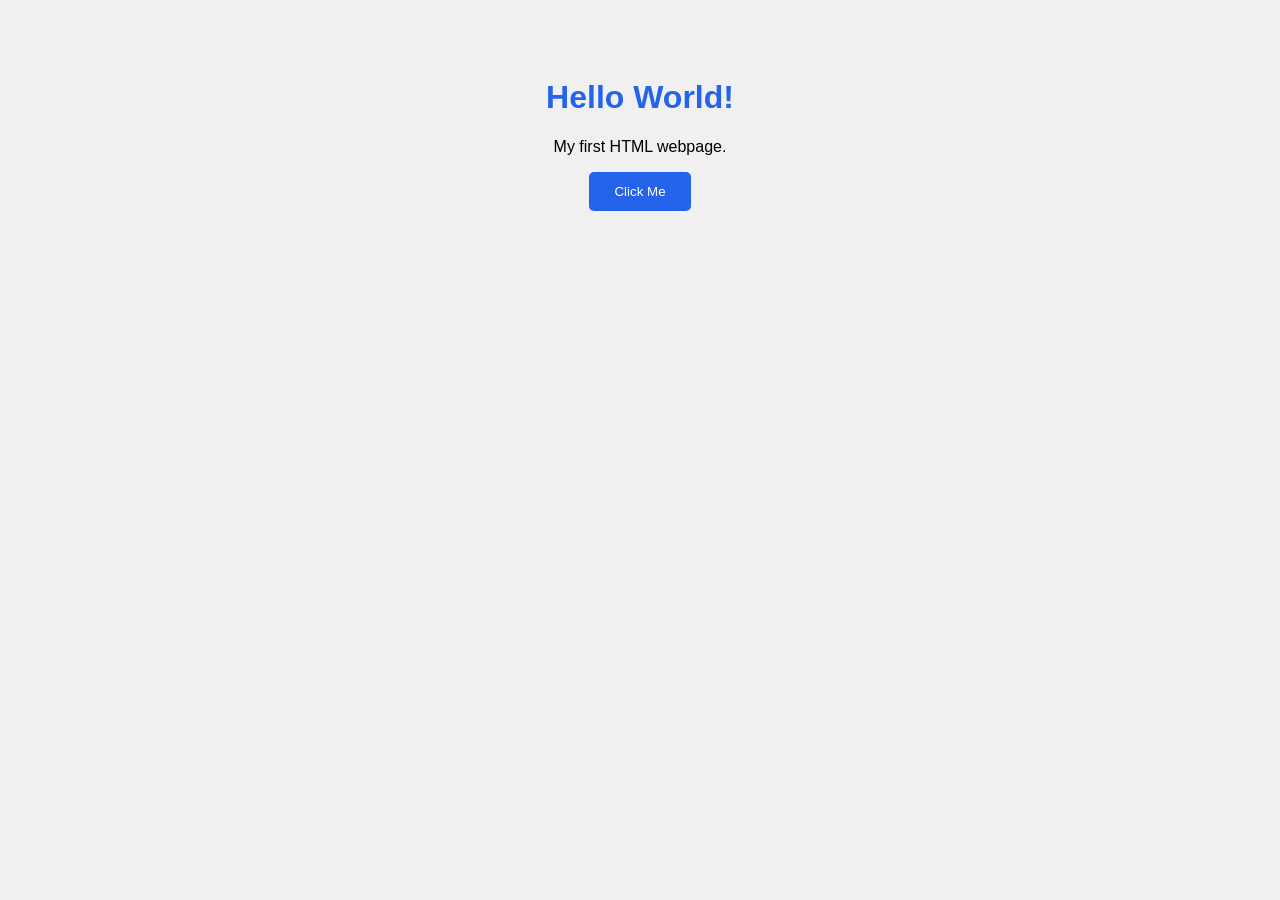
==== index.html @ d3d8315e "initial commit" ====
<!DOCTYPE html>
<html lang="en">
<head>
    <meta charset="UTF-8">
    <meta name="viewport" content="width=device-width, initial-scale=1.0">
    <title>My First HTML Page</title>

    <style>
        body {
            font-family: Arial, sans-serif;
            background-color: #f0f0f0;
            text-align: center;
            padding: 50px;
        }

        h1 {
            color: #2563eb;
        }

        button {
            background-color: #2563eb;
            color: white;
            padding: 12px 25px;
            border: none;
            border-radius: 5px;
            cursor: pointer;
        }
    </style>
</head>
<body>

    <h1>Hello World!</h1>

    <p>My first HTML webpage.</p>

    <button onclick="alert('HTML is working!')">
        Click Me
    </button>

</body>
</html>
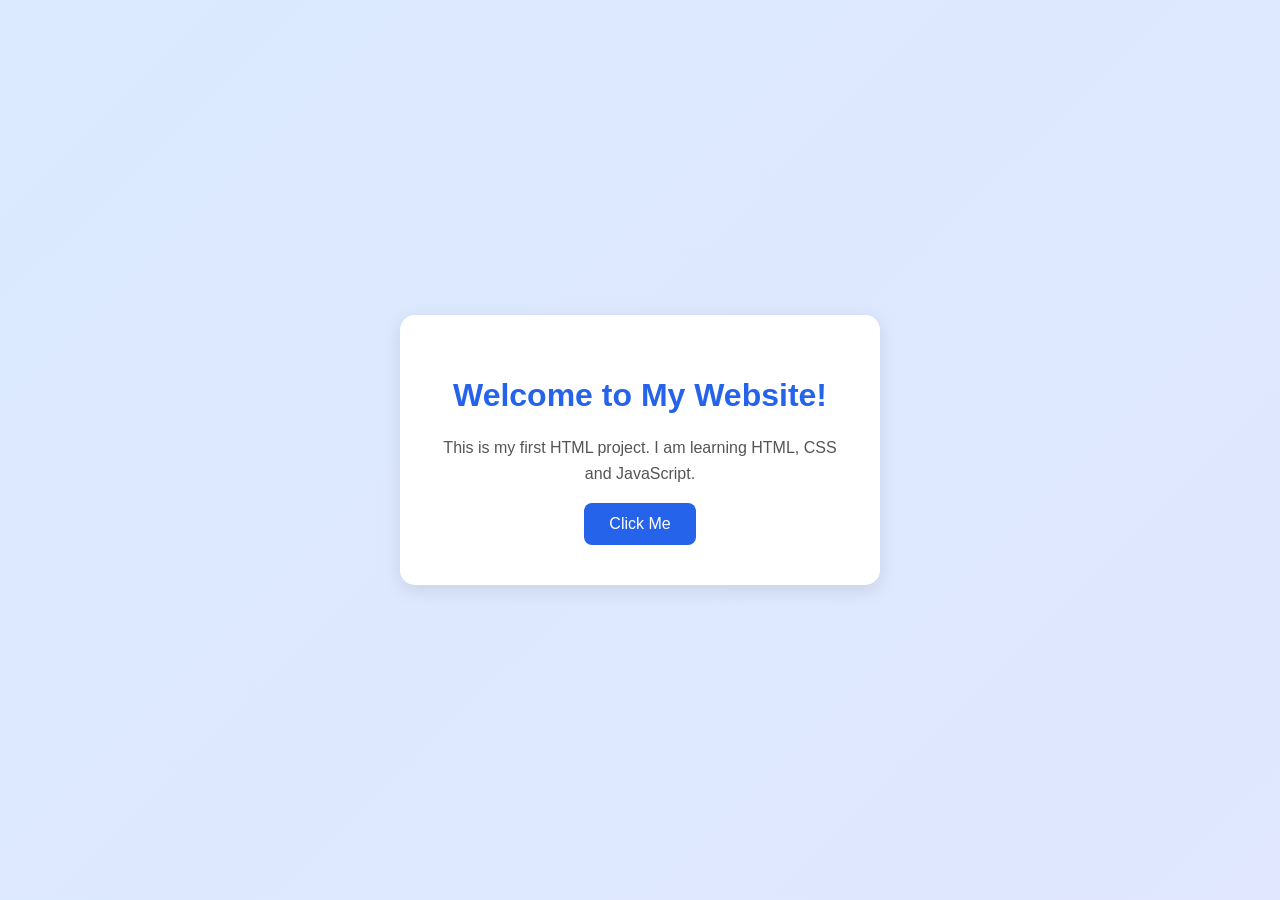
==== commit bb9a0a5d: "new changes" ====
--- a/index.html
+++ b/index.html
@@ -4,39 +4,73 @@
 <head>
     <meta charset="UTF-8">
     <meta name="viewport" content="width=device-width, initial-scale=1.0">
-    <title>My First HTML Page</title>
+    <title>My Website</title>
 
     <style>
         body {
             font-family: Arial, sans-serif;
-            background-color: #f0f0f0;
+            background: linear-gradient(135deg, #dbeafe, #e0e7ff);
+            min-height: 100vh;
+            display: flex;
+            justify-content: center;
+            align-items: center;
+            margin: 0;
+        }
+
+        .container {
+            background: white;
+            padding: 40px;
+            border-radius: 15px;
             text-align: center;
-            padding: 50px;
+            box-shadow: 0 5px 20px rgba(0,0,0,0.1);
+            max-width: 400px;
         }
 
         h1 {
             color: #2563eb;
         }
 
+        p {
+            color: #555;
+            line-height: 1.6;
+        }
+
         button {
-            background-color: #2563eb;
+            background: #2563eb;
             color: white;
             padding: 12px 25px;
             border: none;
-            border-radius: 5px;
+            border-radius: 8px;
             cursor: pointer;
+            font-size: 16px;
+        }
+
+        button:hover {
+            background: #1d4ed8;
         }
     </style>
 </head>
+
 <body>
 
-    <h1>Hello World!</h1>
+    <div class="container">
+        <h1>Welcome to My Website!</h1>
 
-    <p>My first HTML webpage.</p>
+        <p>
+            This is my first HTML project.
+            I am learning HTML, CSS and JavaScript.
+        </p>
 
-    <button onclick="alert('HTML is working!')">
-        Click Me
-    </button>
+        <button onclick="showMessage()">
+            Click Me
+        </button>
+    </div>
+
+    <script>
+        function showMessage() {
+            alert("Welcome! Website is working perfectly.");
+        }
+    </script>
 
 </body>
 </html>
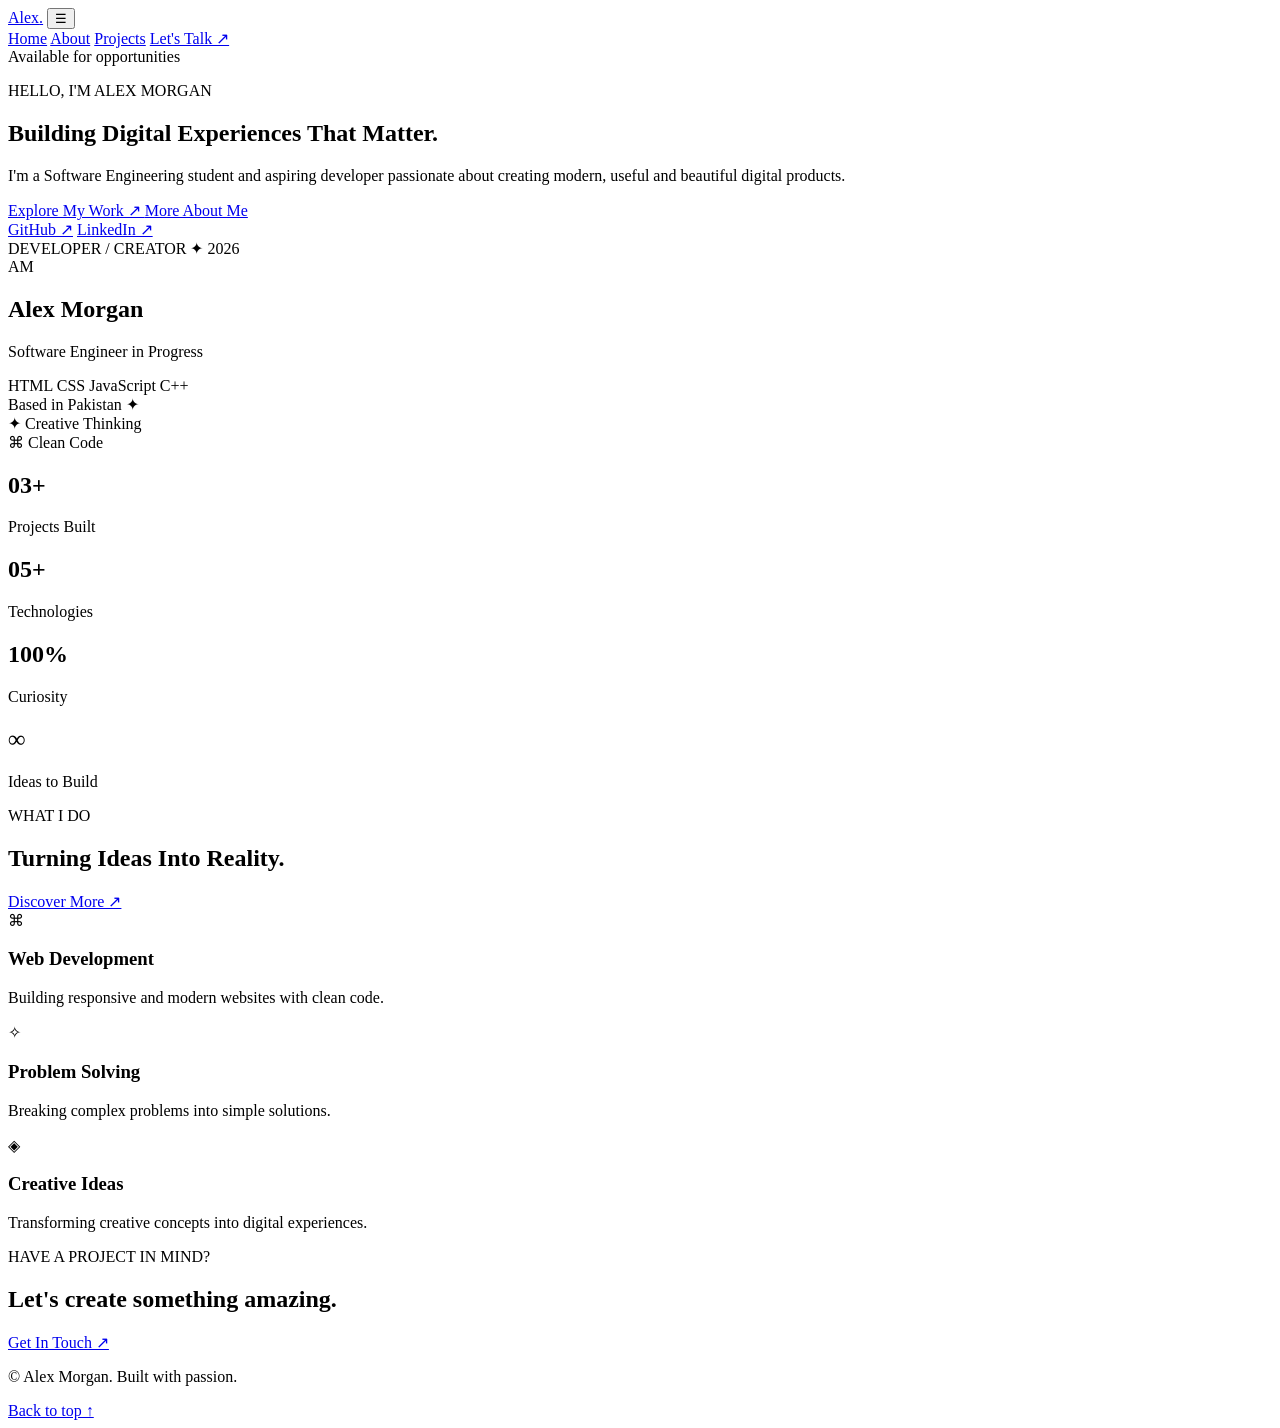
==== commit 3b714b13: "new portfolio website" ====
--- a/index.html
+++ b/index.html
@@ -4,73 +4,163 @@
 <head>
     <meta charset="UTF-8">
     <meta name="viewport" content="width=device-width, initial-scale=1.0">
-    <title>My Website</title>
-
-    <style>
-        body {
-            font-family: Arial, sans-serif;
-            background: linear-gradient(135deg, #dbeafe, #e0e7ff);
-            min-height: 100vh;
-            display: flex;
-            justify-content: center;
-            align-items: center;
-            margin: 0;
-        }
-
-        .container {
-            background: white;
-            padding: 40px;
-            border-radius: 15px;
-            text-align: center;
-            box-shadow: 0 5px 20px rgba(0,0,0,0.1);
-            max-width: 400px;
-        }
-
-        h1 {
-            color: #2563eb;
-        }
-
-        p {
-            color: #555;
-            line-height: 1.6;
-        }
-
-        button {
-            background: #2563eb;
-            color: white;
-            padding: 12px 25px;
-            border: none;
-            border-radius: 8px;
-            cursor: pointer;
-            font-size: 16px;
-        }
-
-        button:hover {
-            background: #1d4ed8;
-        }
-    </style>
+    <title>Alex Morgan | Developer Portfolio</title>
+    <link rel="stylesheet" href="css/style.css">
+    <script src="js/script.js" defer></script>
 </head>
-
 <body>
 
-    <div class="container">
-        <h1>Welcome to My Website!</h1>
+<header class="navbar">
+    <a href="index.html" class="logo">Alex<span>.</span></a>
 
-        <p>
-            This is my first HTML project.
-            I am learning HTML, CSS and JavaScript.
-        </p>
+    <button class="menu-toggle" aria-label="Toggle navigation">☰</button>
 
-        <button onclick="showMessage()">
-            Click Me
-        </button>
-    </div>
+    <nav class="nav-links">
+        <a href="index.html" class="active">Home</a>
+        <a href="about.html">About</a>
+        <a href="projects.html">Projects</a>
+        <a href="mailto:hello@example.com" class="nav-btn">Let's Talk ↗</a>
+    </nav>
+</header>
 
-    <script>
-        function showMessage() {
-            alert("Welcome! Website is working perfectly.");
-        }
-    </script>
+<main>
+    <section class="hero container">
+
+        <div class="hero-content">
+            <div class="availability">
+                <span class="status-dot"></span>
+                Available for opportunities
+            </div>
+
+            <p class="eyebrow">HELLO, I'M ALEX MORGAN</p>
+
+            <h1>
+                Building Digital
+                <span>Experiences</span>
+                That Matter.
+            </h1>
+
+            <p class="hero-description">
+                I'm a Software Engineering student and aspiring
+                developer passionate about creating modern,
+                useful and beautiful digital products.
+            </p>
+
+            <div class="hero-buttons">
+                <a href="projects.html" class="btn-primary">
+                    Explore My Work ↗
+                </a>
+                <a href="about.html" class="btn-secondary">
+                    More About Me
+                </a>
+            </div>
+
+            <div class="social-links">
+                <a href="https://github.com/" target="_blank">GitHub ↗</a>
+                <a href="https://linkedin.com/" target="_blank">LinkedIn ↗</a>
+            </div>
+        </div>
+
+        <div class="hero-visual">
+            <div class="profile-card">
+                <div class="profile-top">
+                    <span>DEVELOPER / CREATOR</span>
+                    <span>✦ 2026</span>
+                </div>
+
+                <div class="avatar">
+                    <span>AM</span>
+                </div>
+
+                <h2>Alex Morgan</h2>
+                <p>Software Engineer in Progress</p>
+
+                <div class="profile-tags">
+                    <span>HTML</span>
+                    <span>CSS</span>
+                    <span>JavaScript</span>
+                    <span>C++</span>
+                </div>
+
+                <div class="profile-bottom">
+                    <span>Based in Pakistan</span>
+                    <span>✦</span>
+                </div>
+            </div>
+
+            <div class="floating-card floating-one">
+                <span>✦</span> Creative Thinking
+            </div>
+
+            <div class="floating-card floating-two">
+                <span>⌘</span> Clean Code
+            </div>
+        </div>
+
+    </section>
+
+    <section class="stats-section container">
+        <div class="stat">
+            <h2>03<span>+</span></h2>
+            <p>Projects Built</p>
+        </div>
+        <div class="stat">
+            <h2>05<span>+</span></h2>
+            <p>Technologies</p>
+        </div>
+        <div class="stat">
+            <h2>100<span>%</span></h2>
+            <p>Curiosity</p>
+        </div>
+        <div class="stat">
+            <h2>∞</h2>
+            <p>Ideas to Build</p>
+        </div>
+    </section>
+
+    <section class="section container">
+        <div class="section-heading">
+            <div>
+                <p class="eyebrow">WHAT I DO</p>
+                <h2>Turning Ideas Into Reality.</h2>
+            </div>
+            <a href="about.html" class="text-link">Discover More ↗</a>
+        </div>
+
+        <div class="service-grid">
+            <div class="service-card">
+                <span class="service-icon">⌘</span>
+                <h3>Web Development</h3>
+                <p>Building responsive and modern websites with clean code.</p>
+            </div>
+
+            <div class="service-card">
+                <span class="service-icon">✧</span>
+                <h3>Problem Solving</h3>
+                <p>Breaking complex problems into simple solutions.</p>
+            </div>
+
+            <div class="service-card">
+                <span class="service-icon">◈</span>
+                <h3>Creative Ideas</h3>
+                <p>Transforming creative concepts into digital experiences.</p>
+            </div>
+        </div>
+    </section>
+
+    <section class="cta-section container">
+        <p class="eyebrow">HAVE A PROJECT IN MIND?</p>
+        <h2>Let's create something <span>amazing.</span></h2>
+        <a href="mailto:hello@example.com" class="btn-primary">
+            Get In Touch ↗
+        </a>
+    </section>
+</main>
+
+<footer class="footer">
+    <p>© <span id="year"></span> Alex Morgan. Built with passion.</p>
+    <a href="index.html">Back to top ↑</a>
+</footer>
 
 </body>
 </html>
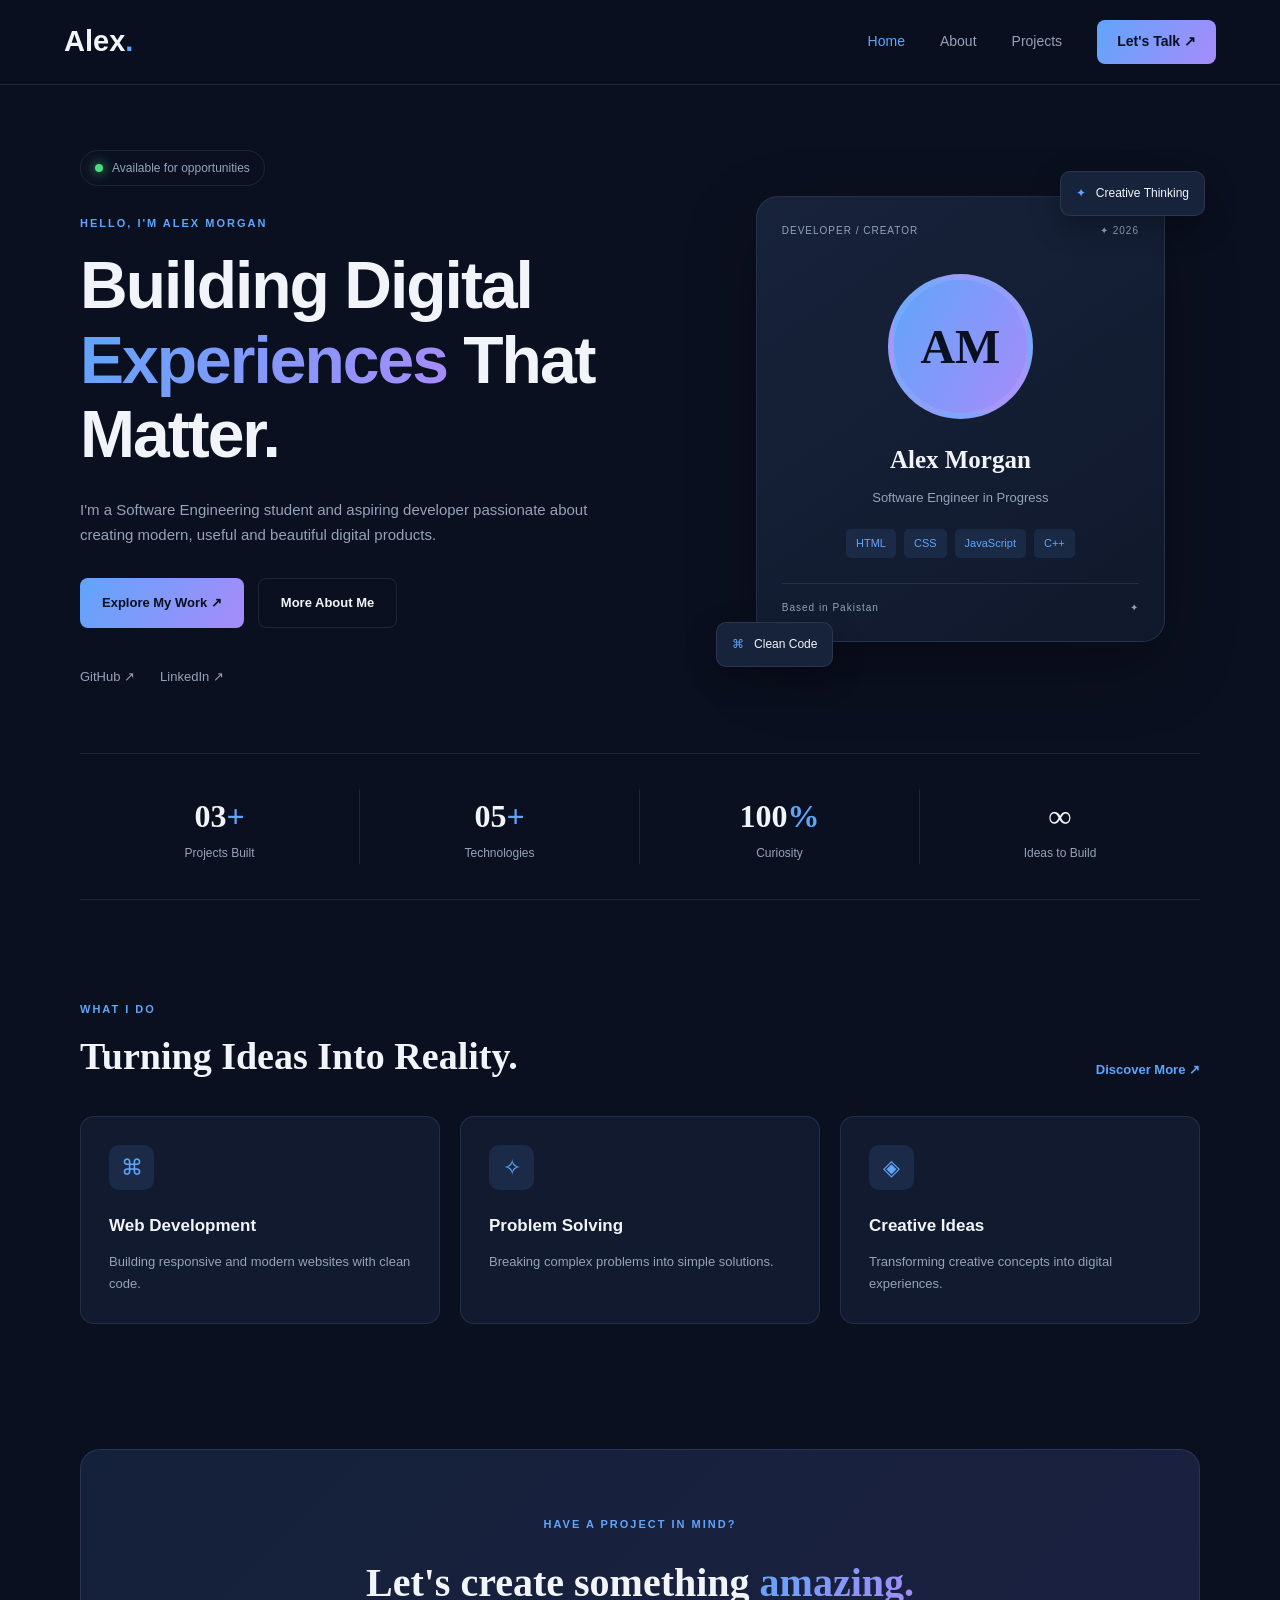
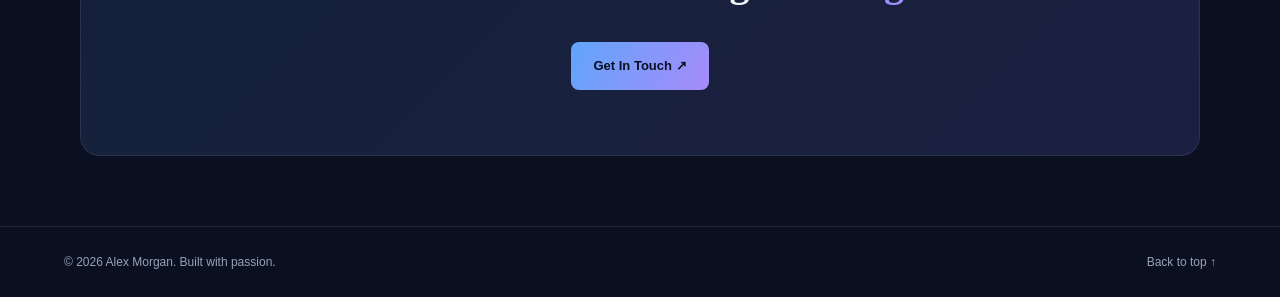
==== commit d887c04c: "simple" ====
--- a/index.html
+++ b/index.html
@@ -5,8 +5,8 @@
     <meta charset="UTF-8">
     <meta name="viewport" content="width=device-width, initial-scale=1.0">
     <title>Alex Morgan | Developer Portfolio</title>
-    <link rel="stylesheet" href="css/style.css">
-    <script src="js/script.js" defer></script>
+    <link rel="stylesheet" href="style.css">
+    <script src="script.js" defer></script>
 </head>
 <body>
 
--- a/style.css
+++ b/style.css
@@ -0,0 +1,927 @@
+
+@import url('https://fonts.googleapis.com/css2?family=DM+Sans:wght@400;500;600;700;800&family=Space+Grotesk:wght@400;500;600;700&display=swap');
+
+:root {
+    --bg: #0b1020;
+    --surface: #111a2e;
+    --surface-light: #17233b;
+    --primary: #60a5fa;
+    --secondary: #a78bfa;
+    --text: #f1f5f9;
+    --muted: #94a3b8;
+    --border: rgba(148,163,184,0.15);
+    --gradient: linear-gradient(120deg, #60a5fa, #a78bfa);
+}
+
+* {
+    margin: 0;
+    padding: 0;
+    box-sizing: border-box;
+}
+
+html {
+    scroll-behavior: smooth;
+}
+
+body {
+    background: var(--bg);
+    color: var(--text);
+    font-family: 'DM Sans', sans-serif;
+    line-height: 1.7;
+}
+
+a {
+    color: inherit;
+    text-decoration: none;
+}
+
+button {
+    font: inherit;
+}
+
+.container {
+    width: min(1120px, 90%);
+    margin: auto;
+}
+
+/* NAVIGATION */
+
+.navbar {
+    height: 85px;
+    display: flex;
+    align-items: center;
+    justify-content: space-between;
+    padding: 0 5%;
+    border-bottom: 1px solid var(--border);
+    position: sticky;
+    top: 0;
+    z-index: 100;
+    background: rgba(11,16,32,0.92);
+    backdrop-filter: blur(15px);
+}
+
+.logo {
+    font-family: 'Space Grotesk', sans-serif;
+    font-size: 29px;
+    font-weight: 700;
+}
+
+.logo span {
+    color: var(--primary);
+}
+
+.nav-links {
+    display: flex;
+    align-items: center;
+    gap: 35px;
+}
+
+.nav-links a {
+    color: var(--muted);
+    font-size: 14px;
+    transition: 0.3s;
+}
+
+.nav-links a:hover,
+.nav-links a.active {
+    color: var(--primary);
+}
+
+.nav-links .nav-btn {
+    background: var(--gradient);
+    color: #0b1020;
+    padding: 10px 20px;
+    border-radius: 8px;
+    font-weight: 700;
+}
+
+.nav-links .nav-btn:hover {
+    color: white;
+    transform: translateY(-2px);
+}
+
+.menu-toggle {
+    display: none;
+    background: none;
+    color: white;
+    border: none;
+    font-size: 25px;
+    cursor: pointer;
+}
+
+/* HERO */
+
+.hero {
+    min-height: 650px;
+    display: grid;
+    grid-template-columns: 1.1fr 0.9fr;
+    align-items: center;
+    gap: 55px;
+    padding-top: 65px;
+    padding-bottom: 65px;
+}
+
+.availability {
+    display: inline-flex;
+    align-items: center;
+    gap: 9px;
+    border: 1px solid var(--border);
+    border-radius: 30px;
+    padding: 7px 14px;
+    color: var(--muted);
+    font-size: 12px;
+    margin-bottom: 28px;
+}
+
+.status-dot {
+    width: 8px;
+    height: 8px;
+    border-radius: 50%;
+    background: #4ade80;
+    box-shadow: 0 0 12px #4ade80;
+}
+
+.eyebrow {
+    color: var(--primary);
+    font-size: 11px;
+    font-weight: 800;
+    letter-spacing: 2px;
+    margin-bottom: 15px;
+}
+
+.hero h1,
+.page-intro h1 {
+    font-family: 'Space Grotesk', sans-serif;
+    font-size: clamp(40px, 5.5vw, 66px);
+    line-height: 1.13;
+    letter-spacing: -2px;
+}
+
+.hero h1 span,
+.page-intro h1 span,
+.section-heading h2 span,
+.cta-section h2 span {
+    background: var(--gradient);
+    background-clip: text;
+    -webkit-background-clip: text;
+    color: transparent;
+}
+
+.hero-description {
+    max-width: 520px;
+    color: var(--muted);
+    margin-top: 25px;
+    font-size: 15px;
+}
+
+.hero-buttons {
+    display: flex;
+    gap: 14px;
+    flex-wrap: wrap;
+    margin-top: 30px;
+}
+
+.btn-primary,
+.btn-secondary {
+    display: inline-flex;
+    justify-content: center;
+    align-items: center;
+    padding: 13px 22px;
+    border-radius: 8px;
+    font-weight: 700;
+    font-size: 13px;
+    transition: 0.3s;
+}
+
+.btn-primary {
+    color: #0b1020;
+    background: var(--gradient);
+}
+
+.btn-primary:hover {
+    transform: translateY(-4px);
+    box-shadow: 0 10px 30px rgba(96,165,250,0.2);
+}
+
+.btn-secondary {
+    border: 1px solid var(--border);
+    color: var(--text);
+}
+
+.btn-secondary:hover {
+    border-color: var(--primary);
+    color: var(--primary);
+}
+
+.social-links {
+    display: flex;
+    gap: 25px;
+    margin-top: 38px;
+}
+
+.social-links a {
+    color: var(--muted);
+    font-size: 13px;
+}
+
+.social-links a:hover {
+    color: var(--primary);
+}
+
+/* PROFILE CARD */
+
+.hero-visual {
+    position: relative;
+    padding: 35px;
+}
+
+.profile-card {
+    position: relative;
+    z-index: 2;
+    background: linear-gradient(145deg, #17233b, #10182b);
+    border: 1px solid var(--border);
+    border-radius: 22px;
+    padding: 25px;
+    text-align: center;
+    box-shadow: 0 25px 70px rgba(0,0,0,0.3);
+}
+
+.profile-top,
+.profile-bottom {
+    display: flex;
+    justify-content: space-between;
+    color: var(--muted);
+    font-size: 10px;
+    letter-spacing: 1px;
+}
+
+.avatar {
+    width: 145px;
+    height: 145px;
+    margin: 35px auto 20px;
+    display: grid;
+    place-items: center;
+    border-radius: 50%;
+    background: var(--gradient);
+    border: 6px solid rgba(255,255,255,0.08);
+}
+
+.avatar span {
+    color: #0b1020;
+    font-size: 48px;
+    font-family: 'Space Grotesk';
+    font-weight: 800;
+}
+
+.profile-card h2 {
+    font-family: 'Space Grotesk';
+    font-size: 25px;
+}
+
+.profile-card > p {
+    color: var(--muted);
+    font-size: 13px;
+    margin: 5px 0 20px;
+}
+
+.profile-tags,
+.tech-tags {
+    display: flex;
+    flex-wrap: wrap;
+    justify-content: center;
+    gap: 8px;
+}
+
+.profile-tags span,
+.tech-tags span {
+    background: rgba(96,165,250,0.1);
+    color: var(--primary);
+    padding: 5px 10px;
+    border-radius: 5px;
+    font-size: 11px;
+}
+
+.profile-bottom {
+    border-top: 1px solid var(--border);
+    padding-top: 15px;
+    margin-top: 25px;
+}
+
+.floating-card {
+    position: absolute;
+    z-index: 3;
+    background: var(--surface-light);
+    border: 1px solid var(--border);
+    border-radius: 10px;
+    padding: 11px 15px;
+    font-size: 12px;
+    box-shadow: 0 10px 30px rgba(0,0,0,0.3);
+}
+
+.floating-card span {
+    color: var(--primary);
+    margin-right: 7px;
+}
+
+.floating-one {
+    top: 10px;
+    right: -5px;
+}
+
+.floating-two {
+    bottom: 10px;
+    left: -5px;
+}
+
+/* STATS */
+
+.stats-section {
+    display: grid;
+    grid-template-columns: repeat(4,1fr);
+    border-top: 1px solid var(--border);
+    border-bottom: 1px solid var(--border);
+    padding: 35px 0;
+}
+
+.stat {
+    text-align: center;
+    border-right: 1px solid var(--border);
+}
+
+.stat:last-child {
+    border: none;
+}
+
+.stat h2 {
+    font-family: 'Space Grotesk';
+    font-size: 32px;
+}
+
+.stat h2 span {
+    color: var(--primary);
+}
+
+.stat p {
+    color: var(--muted);
+    font-size: 12px;
+}
+
+/* GENERAL SECTIONS */
+
+.section {
+    padding-top: 100px;
+    padding-bottom: 25px;
+}
+
+.section-heading {
+    display: flex;
+    justify-content: space-between;
+    align-items: end;
+    gap: 20px;
+    margin-bottom: 35px;
+}
+
+.section-heading h2 {
+    font-family: 'Space Grotesk';
+    font-size: clamp(27px,4vw,38px);
+    line-height: 1.25;
+}
+
+.text-link {
+    color: var(--primary);
+    font-size: 13px;
+    font-weight: 700;
+}
+
+.text-link:hover {
+    color: var(--secondary);
+}
+
+/* SERVICES */
+
+.service-grid {
+    display: grid;
+    grid-template-columns: repeat(3,1fr);
+    gap: 20px;
+}
+
+.service-card {
+    background: var(--surface);
+    border: 1px solid var(--border);
+    border-radius: 14px;
+    padding: 28px;
+    transition: 0.3s;
+}
+
+.service-card:hover,
+.project-card:hover {
+    transform: translateY(-6px);
+    border-color: rgba(96,165,250,0.5);
+}
+
+.service-icon {
+    display: grid;
+    place-items: center;
+    width: 45px;
+    height: 45px;
+    border-radius: 10px;
+    background: rgba(96,165,250,0.12);
+    color: var(--primary);
+    font-size: 22px;
+    margin-bottom: 22px;
+}
+
+.service-card h3 {
+    font-size: 17px;
+    margin-bottom: 10px;
+}
+
+.service-card p {
+    color: var(--muted);
+    font-size: 13px;
+}
+
+/* CTA */
+
+.cta-section {
+    text-align: center;
+    background: linear-gradient(135deg, #14213a, #1b2040);
+    border: 1px solid var(--border);
+    border-radius: 20px;
+    padding: 65px 20px;
+    margin-top: 100px;
+    margin-bottom: 70px;
+}
+
+.cta-section h2 {
+    font-family: 'Space Grotesk';
+    font-size: clamp(26px,4vw,40px);
+    margin-bottom: 25px;
+}
+
+/* INNER PAGES */
+
+.inner-page {
+    padding-top: 80px;
+}
+
+.page-intro {
+    text-align: center;
+    padding: 50px 0 70px;
+}
+
+.page-intro h1 {
+    font-size: clamp(38px,5vw,58px);
+}
+
+.page-intro > p:last-child {
+    color: var(--muted);
+    margin-top: 15px;
+}
+
+/* ABOUT */
+
+.about-grid {
+    display: grid;
+    grid-template-columns: 1.2fr 0.8fr;
+    gap: 25px;
+}
+
+.about-card,
+.about-highlight {
+    background: var(--surface);
+    border: 1px solid var(--border);
+    border-radius: 16px;
+    padding: 35px;
+}
+
+.about-card h2 {
+    font-family: 'Space Grotesk';
+    font-size: 34px;
+    line-height: 1.3;
+    margin-bottom: 22px;
+}
+
+.about-card h2 span {
+    color: var(--primary);
+}
+
+.about-card > p:not(.eyebrow) {
+    color: var(--muted);
+    font-size: 14px;
+    margin-bottom: 15px;
+}
+
+.about-card .btn-primary {
+    margin-top: 15px;
+}
+
+.about-highlight {
+    display: flex;
+    flex-direction: column;
+    justify-content: center;
+    background: radial-gradient(circle at top right, #293b71, #111a2e 65%);
+}
+
+.highlight-symbol {
+    color: var(--primary);
+    font-size: 50px;
+}
+
+.about-highlight h2 {
+    font-family: 'Space Grotesk';
+    font-size: 30px;
+    line-height: 1.35;
+    margin: 15px 0;
+}
+
+.about-highlight p {
+    color: var(--muted);
+}
+
+/* TIMELINE */
+
+.timeline {
+    border-left: 1px solid #334155;
+    margin-left: 10px;
+    padding-left: 30px;
+}
+
+.timeline-item {
+    position: relative;
+    padding-bottom: 35px;
+}
+
+.timeline-dot {
+    position: absolute;
+    left: -37px;
+    top: 7px;
+    width: 13px;
+    height: 13px;
+    background: var(--primary);
+    border: 3px solid var(--bg);
+    border-radius: 50%;
+    box-shadow: 0 0 10px var(--primary);
+}
+
+.timeline-date {
+    color: var(--primary);
+    font-size: 11px;
+    letter-spacing: 1px;
+}
+
+.timeline-item h3 {
+    font-family: 'Space Grotesk';
+    margin: 8px 0;
+}
+
+.timeline-item p {
+    color: var(--muted);
+    font-size: 13px;
+}
+
+/* SKILLS */
+
+.skills-grid {
+    display: grid;
+    grid-template-columns: repeat(3,1fr);
+    gap: 15px;
+}
+
+.skill-card {
+    display: flex;
+    align-items: center;
+    gap: 12px;
+    background: var(--surface);
+    border: 1px solid var(--border);
+    padding: 18px;
+    border-radius: 10px;
+    font-size: 14px;
+}
+
+.skill-card b {
+    margin-left: auto;
+    color: var(--primary);
+    font-size: 12px;
+}
+
+.small-note {
+    color: var(--muted);
+    font-size: 11px;
+    margin-top: 15px;
+}
+
+/* PROJECTS */
+
+.projects-grid {
+    display: grid;
+    grid-template-columns: repeat(2,1fr);
+    gap: 25px;
+}
+
+.project-card {
+    background: var(--surface);
+    border: 1px solid var(--border);
+    border-radius: 15px;
+    overflow: hidden;
+    transition: 0.3s;
+}
+
+.project-preview {
+    height: 245px;
+    position: relative;
+    display: flex;
+    align-items: center;
+    justify-content: center;
+    overflow: hidden;
+}
+
+.preview-one {
+    background: linear-gradient(135deg,#142e53,#253c74);
+}
+
+.preview-two {
+    background: linear-gradient(135deg,#143e36,#17665b);
+}
+
+.preview-three {
+    background: linear-gradient(135deg,#3c285f,#64449a);
+}
+
+.preview-label {
+    position: absolute;
+    top: 18px;
+    left: 20px;
+    color: rgba(255,255,255,0.7);
+    font-size: 10px;
+    letter-spacing: 2px;
+}
+
+.preview-content {
+    text-align: center;
+}
+
+.preview-content > span {
+    color: #93c5fd;
+    font-size: 13px;
+    letter-spacing: 7px;
+}
+
+.preview-content h2 {
+    font-family: 'Space Grotesk';
+    font-size: 40px;
+}
+
+.preview-content h2 span {
+    color: #60a5fa;
+}
+
+.preview-content p {
+    color: #cbd5e1;
+    font-size: 12px;
+}
+
+.game-preview {
+    display: grid;
+    grid-template-columns: repeat(3,25px);
+    gap: 12px;
+    align-items: center;
+}
+
+.game-preview span {
+    color: #86efac;
+    font-size: 24px;
+}
+
+.game-preview b {
+    grid-column: span 3;
+    text-align: center;
+    font-family: 'Space Grotesk';
+    margin-top: 15px;
+    letter-spacing: 3px;
+}
+
+.dashboard-preview {
+    background: #1a2541;
+    border: 1px solid rgba(255,255,255,0.2);
+    border-radius: 12px;
+    padding: 25px;
+    width: 230px;
+}
+
+.dashboard-top {
+    color: #c4b5fd;
+    font-size: 12px;
+    letter-spacing: 2px;
+}
+
+.dashboard-bars {
+    display: flex;
+    gap: 10px;
+    height: 70px;
+    align-items: end;
+    margin: 20px 0;
+}
+
+.dashboard-bars span {
+    flex: 1;
+    background: var(--gradient);
+    border-radius: 5px;
+}
+
+.dashboard-bars span:nth-child(1) {
+    height: 45%;
+}
+
+.dashboard-bars span:nth-child(2) {
+    height: 85%;
+}
+
+.dashboard-bars span:nth-child(3) {
+    height: 65%;
+}
+
+.dashboard-preview p {
+    font-size: 10px;
+    color: #cbd5e1;
+}
+
+.project-info {
+    padding: 25px;
+}
+
+.project-meta {
+    display: flex;
+    justify-content: space-between;
+    color: var(--primary);
+    font-size: 10px;
+    letter-spacing: 1px;
+}
+
+.project-info h3 {
+    font-family: 'Space Grotesk';
+    font-size: 21px;
+    margin: 12px 0;
+}
+
+.project-info > p {
+    color: var(--muted);
+    font-size: 13px;
+    margin-bottom: 20px;
+}
+
+.project-info .tech-tags {
+    justify-content: flex-start;
+    margin-bottom: 22px;
+}
+
+.project-info .text-link {
+    display: inline-block;
+}
+
+/* FOOTER */
+
+.footer {
+    border-top: 1px solid var(--border);
+    padding: 25px 5%;
+    display: flex;
+    justify-content: space-between;
+    color: var(--muted);
+    font-size: 12px;
+}
+
+.footer a:hover {
+    color: var(--primary);
+}
+
+/* RESPONSIVE */
+
+@media (max-width: 850px) {
+
+    .hero {
+        grid-template-columns: 1fr;
+        text-align: center;
+        padding-top: 75px;
+    }
+
+    .hero-description {
+        margin-left: auto;
+        margin-right: auto;
+    }
+
+    .hero-buttons,
+    .social-links {
+        justify-content: center;
+    }
+
+    .hero-visual {
+        width: min(450px,100%);
+        margin: auto;
+    }
+
+    .service-grid {
+        grid-template-columns: 1fr 1fr;
+    }
+
+    .about-grid {
+        grid-template-columns: 1fr;
+    }
+
+    .skills-grid {
+        grid-template-columns: 1fr 1fr;
+    }
+}
+
+@media (max-width: 600px) {
+
+    .navbar {
+        height: 70px;
+    }
+
+    .menu-toggle {
+        display: block;
+    }
+
+    .nav-links {
+        display: none;
+        position: absolute;
+        top: 70px;
+        left: 0;
+        right: 0;
+        background: #111a2e;
+        padding: 25px;
+        flex-direction: column;
+        align-items: stretch;
+        gap: 20px;
+        border-bottom: 1px solid var(--border);
+    }
+
+    .nav-links.open {
+        display: flex;
+    }
+
+    .nav-links .nav-btn {
+        text-align: center;
+    }
+
+    .hero {
+        min-height: auto;
+        gap: 35px;
+    }
+
+    .hero h1 {
+        font-size: 43px;
+    }
+
+    .hero-visual {
+        padding: 25px 15px;
+    }
+
+    .floating-one {
+        right: -5px;
+    }
+
+    .floating-two {
+        left: -5px;
+    }
+
+    .stats-section {
+        grid-template-columns: 1fr 1fr;
+        gap: 25px 0;
+    }
+
+    .stat:nth-child(2) {
+        border-right: none;
+    }
+
+    .service-grid,
+    .projects-grid,
+    .skills-grid {
+        grid-template-columns: 1fr;
+    }
+
+    .section-heading {
+        align-items: flex-start;
+        flex-direction: column;
+    }
+
+    .page-intro {
+        padding: 35px 0 50px;
+    }
+
+    .about-card,
+    .about-highlight {
+        padding: 25px;
+    }
+
+    .cta-section {
+        padding: 45px 15px;
+    }
+
+    .footer {
+        flex-direction: column;
+        align-items: center;
+        gap: 10px;
+        text-align: center;
+    }
+}
